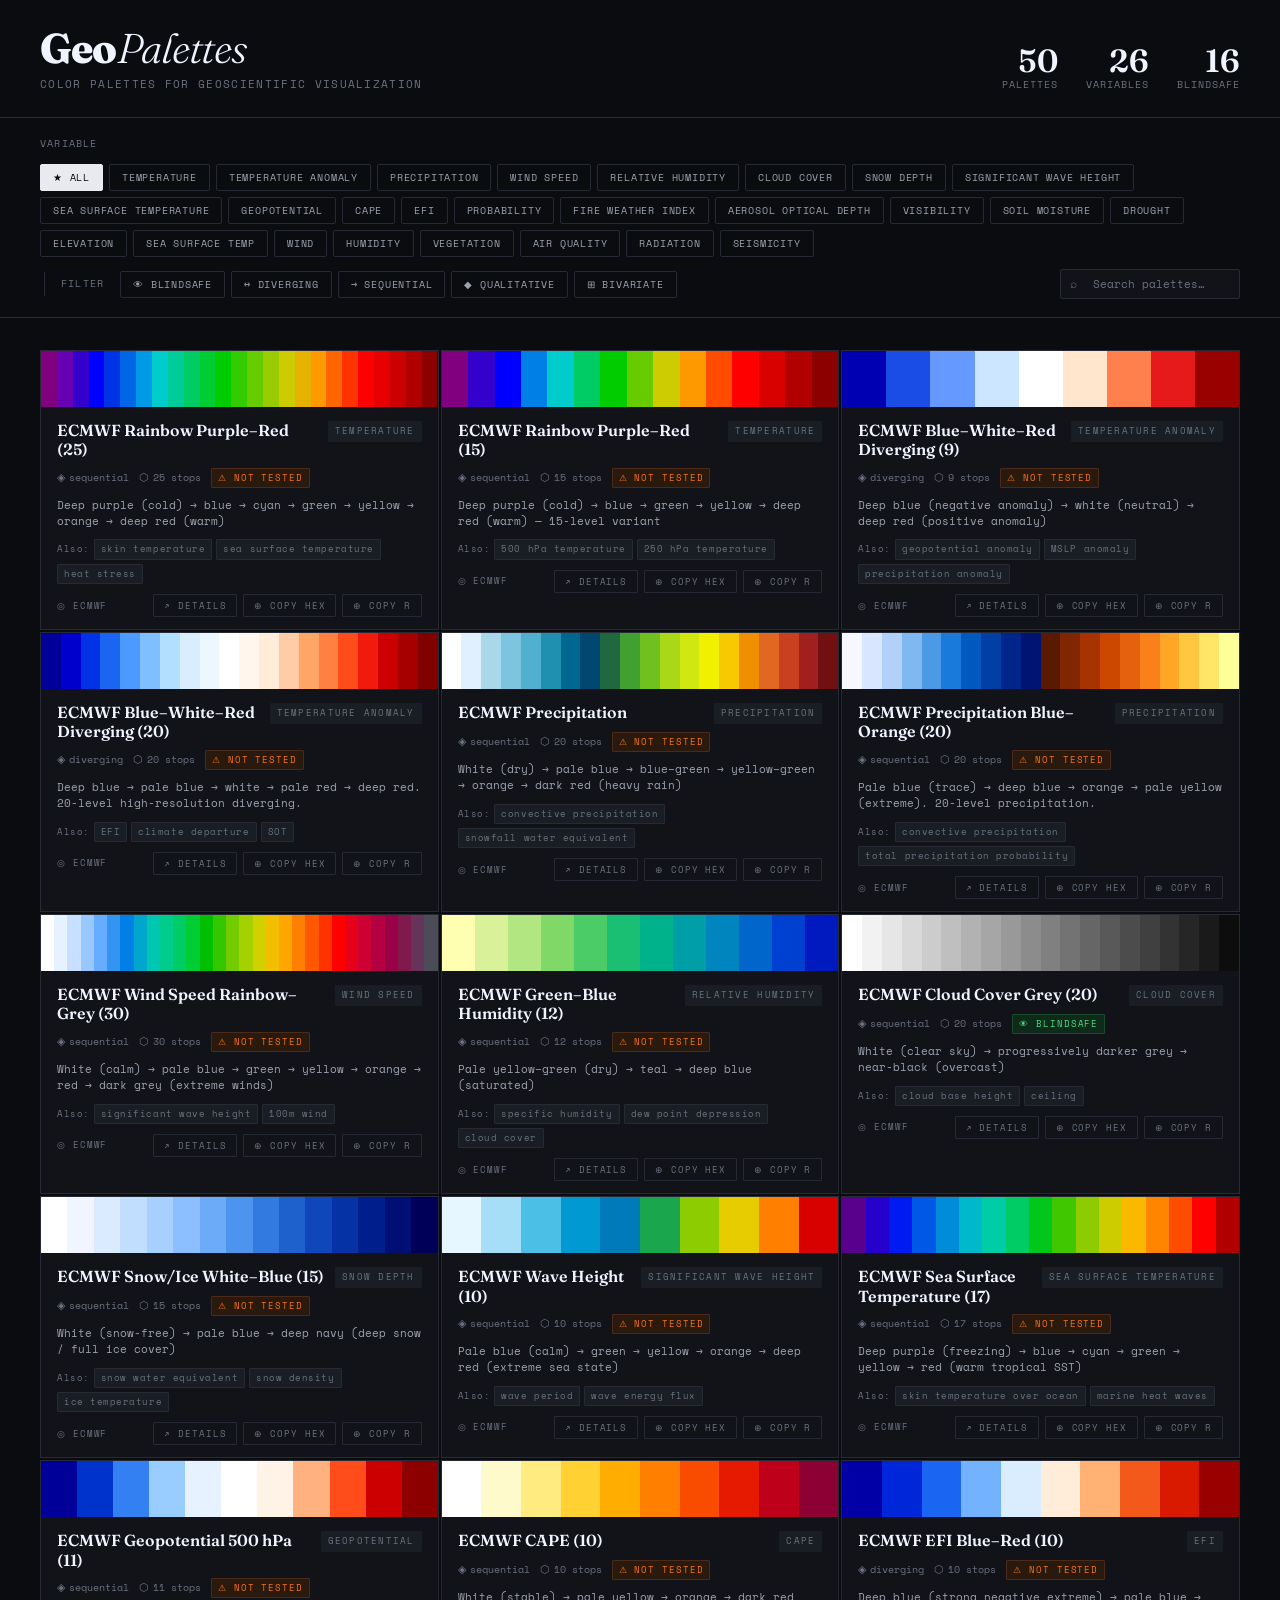
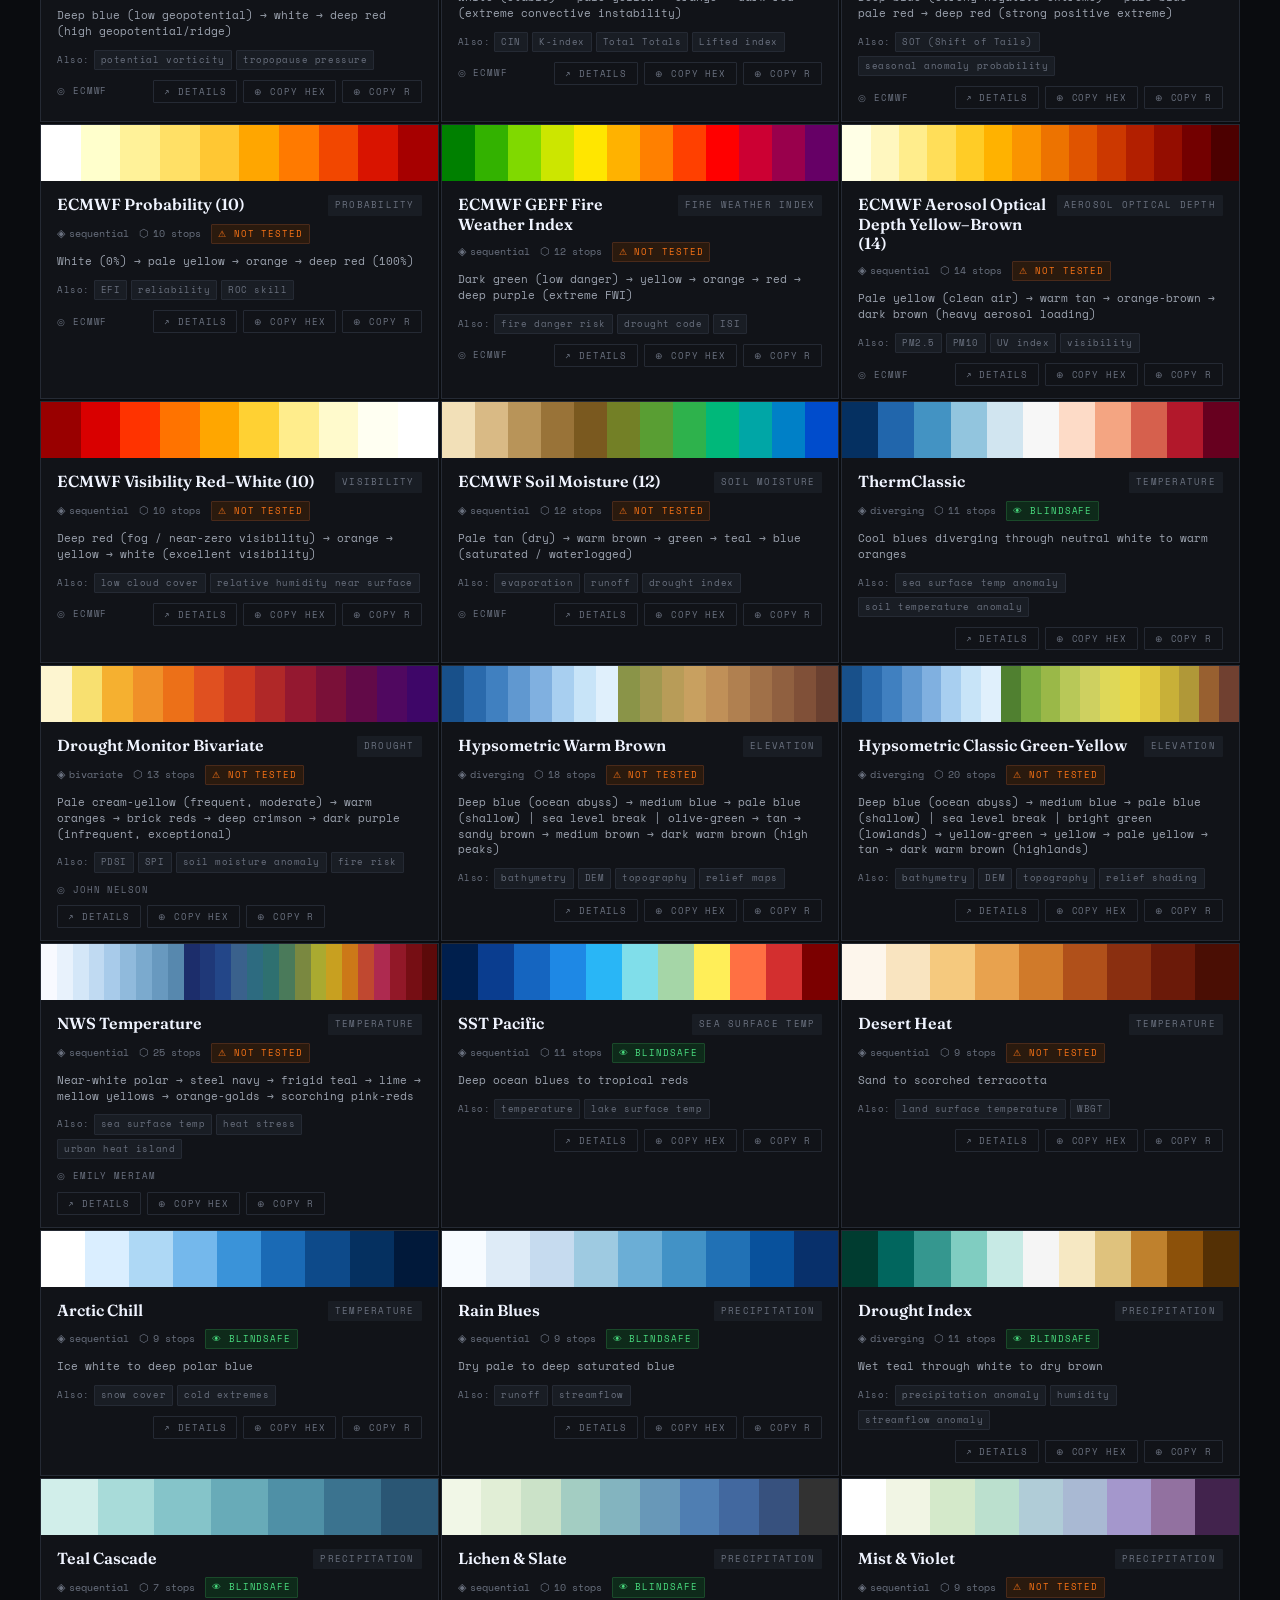
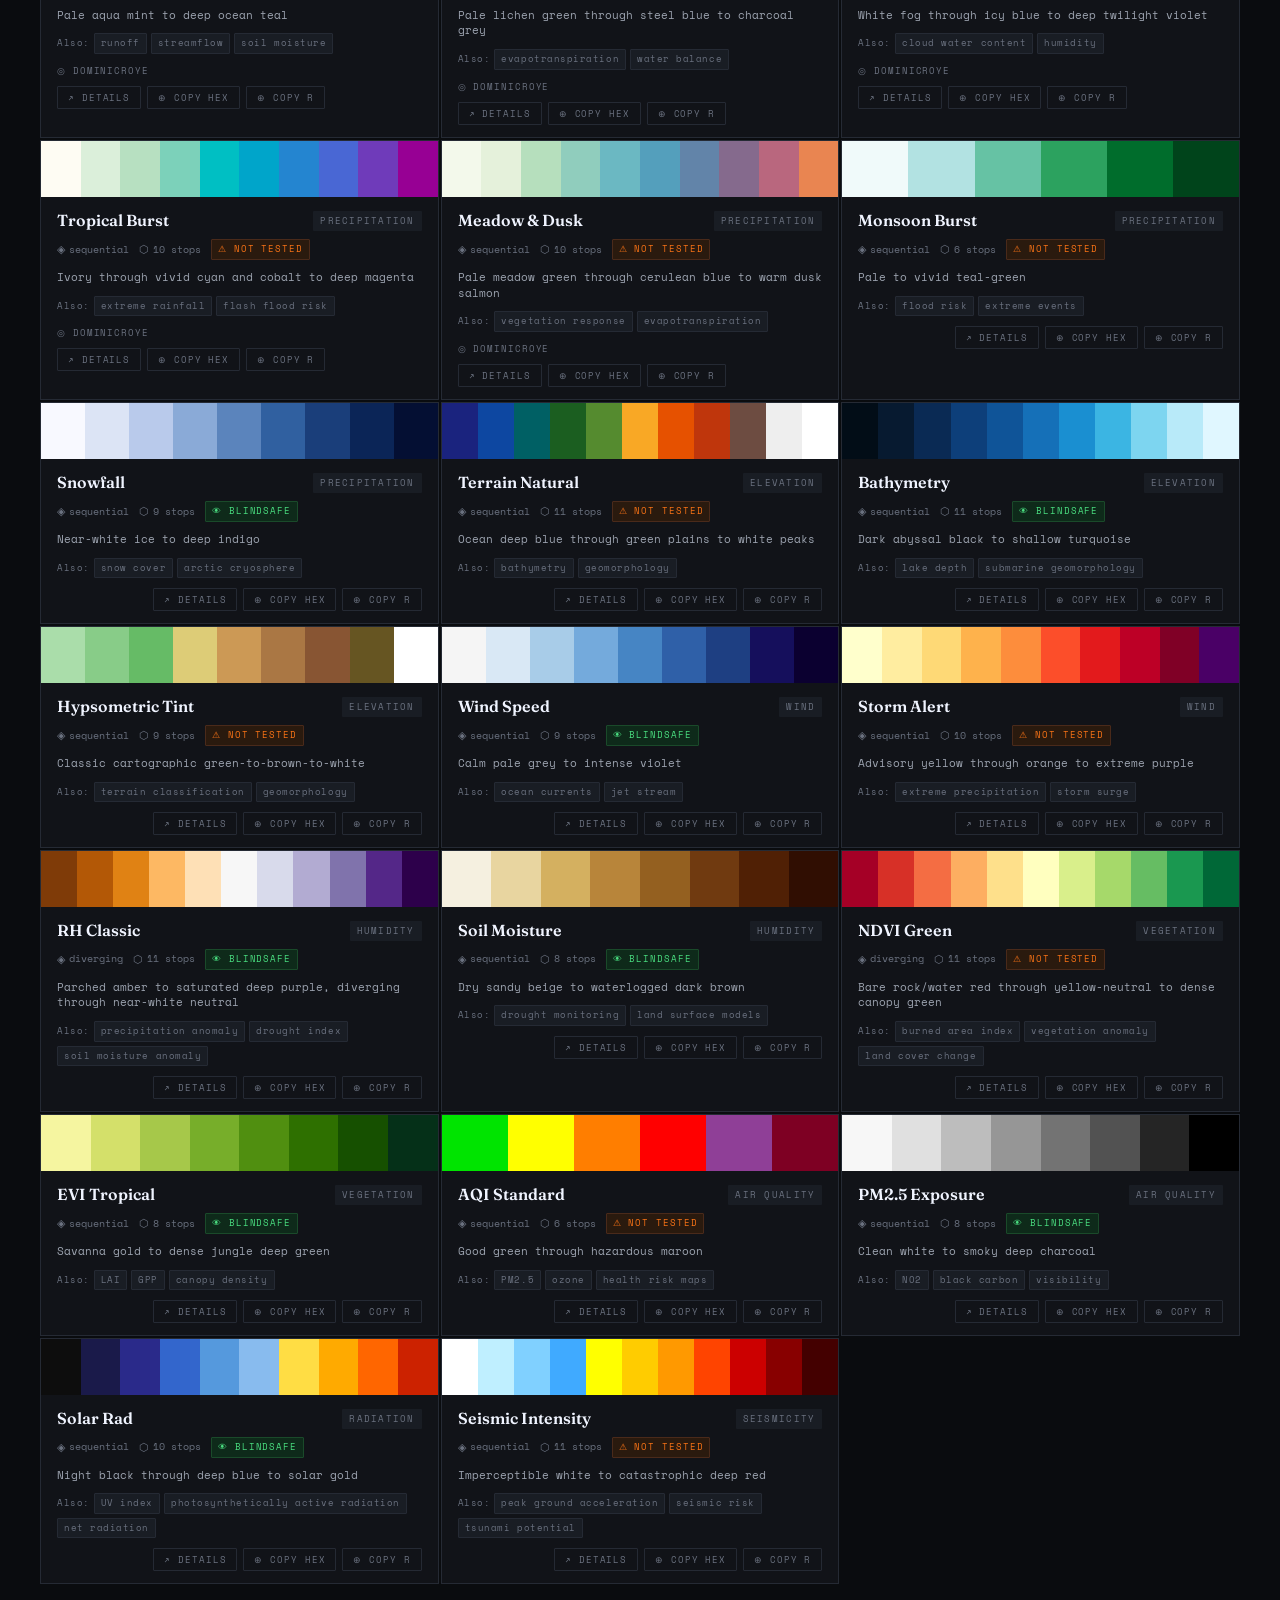
==== app/index.html @ e13fd8fe "clean up" ====
<!DOCTYPE html>
<html lang="en">
<head>
<meta charset="UTF-8">
<meta name="viewport" content="width=device-width, initial-scale=1.0">
<title>GeoPalettes — Color Palettes for Geosciences</title>
<link href="https://fonts.googleapis.com/css2?family=Space+Mono:ital,wght@0,400;0,700;1,400&family=Fraunces:ital,opsz,wght@0,9..144,300;0,9..144,600;0,9..144,800;1,9..144,300&display=swap" rel="stylesheet">
<link rel="stylesheet" href="styles.css">
</head>
<body>

<header>
  <div class="logo-block">
    <h1>Geo<span>Palettes</span></h1>
    <p>Color palettes for geoscientific visualization</p>
  </div>
  <div class="header-stats">
    <div class="stat">
      <div class="stat-num" id="stat-palettes">0</div>
      <div class="stat-label">Palettes</div>
    </div>
    <div class="stat">
      <div class="stat-num" id="stat-vars">0</div>
      <div class="stat-label">Variables</div>
    </div>
    <div class="stat">
      <div class="stat-num" id="stat-safe">0</div>
      <div class="stat-label">Blindsafe</div>
    </div>
  </div>
</header>

<div class="controls">
  <label>Variable</label>
  <div class="filter-group" id="var-chips"></div>
  <div class="sep"></div>
  <label>Filter</label>
  <div class="filter-group">
    <button class="chip" data-filter="blindsafe" onclick="toggleFilter(this)">👁 Blindsafe</button>
    <button class="chip" data-filter="diverging" onclick="toggleFilter(this)">↔ Diverging</button>
    <button class="chip" data-filter="sequential" onclick="toggleFilter(this)">→ Sequential</button>
    <button class="chip" data-filter="qualitative" onclick="toggleFilter(this)">◆ Qualitative</button>
    <button class="chip" data-filter="bivariate" onclick="toggleFilter(this)">⊞ Bivariate</button>
  </div>
  <div class="search-wrap">
    <span class="search-icon">⌕</span>
    <input type="text" id="search" placeholder="Search palettes…" oninput="applyFilters()">
  </div>
</div>

<div class="grid" id="grid">
  <div class="empty" id="empty">
    <div style="font-size:2rem">◌</div>
    <p>No palettes match the current filters.</p>
  </div>
</div>

<!-- MODAL -->
<div class="modal-overlay" id="modal" onclick="closeModal(event)">
  <div class="modal" id="modal-content">
    <div class="modal-swatch" id="modal-swatch"></div>
    <div class="modal-body">
      <button class="modal-close" onclick="closeModal()">✕ Close</button>
      <div class="modal-title" id="modal-name"></div>
      <div class="modal-subtitle" id="modal-sub"></div>
      <div class="modal-grid" id="modal-meta"></div>
      <div style="font-size:10px;color:var(--text-dim);text-transform:uppercase;letter-spacing:.12em;margin-bottom:10px">Hex Codes <span style="font-size:9px">(click to copy)</span></div>
      <div class="hex-list" id="modal-hexes"></div>
      <div class="code-tabs">
        <button class="code-tab active" onclick="switchTab('r',this)">R</button>
        <button class="code-tab" onclick="switchTab('python',this)">Python</button>
        <button class="code-tab" onclick="switchTab('css',this)">CSS</button>
      </div>
      <div class="code-block active" id="code-r"></div>
      <div class="code-block" id="code-python"></div>
      <div class="code-block" id="code-css"></div>
    </div>
  </div>
</div>

<footer>
  <p>GeoPalettes · Open collection of color palettes for geosciences · <a href="https://github.com/dominicroye/color-for-geoscience" target="_blank">github.com/dominicroye/color-for-geoscience</a></p>
  <p>Contributions welcome · CC BY 4.0</p>
</footer>

<script src="app.js"></script>
</body>
</html>
---- app/styles.css ----
:root {
    --bg: #0a0c0f;
    --surface: #111318;
    --surface2: #191d24;
    --border: #252a34;
    --text: #e8eaf0;
    --text-dim: #6b7280;
    --text-mid: #9ca3af;
    --accent: #f0f4ff;
    --mono: 'Space Mono', monospace;
    --serif: 'Fraunces', Georgia, serif;
  }

  * { box-sizing: border-box; margin: 0; padding: 0; }

  body {
    background: var(--bg);
    color: var(--text);
    font-family: var(--mono);
    font-size: 13px;
    line-height: 1.6;
    min-height: 100vh;
  }

  /* ── HEADER ── */
  header {
    border-bottom: 1px solid var(--border);
    padding: 28px 40px 24px;
    display: flex;
    align-items: flex-end;
    justify-content: space-between;
    gap: 20px;
    flex-wrap: wrap;
  }

  .logo-block h1 {
    font-family: var(--serif);
    font-size: 2.6rem;
    font-weight: 800;
    letter-spacing: -0.02em;
    line-height: 1;
    color: var(--accent);
  }

  .logo-block h1 span {
    font-style: italic;
    font-weight: 300;
  }

  .logo-block p {
    margin-top: 6px;
    color: var(--text-dim);
    font-size: 11px;
    letter-spacing: 0.12em;
    text-transform: uppercase;
  }

  .header-stats {
    display: flex;
    gap: 28px;
    align-items: flex-end;
  }

  .stat {
    text-align: right;
  }

  .stat-num {
    font-family: var(--serif);
    font-size: 2rem;
    font-weight: 600;
    color: var(--accent);
    line-height: 1;
  }

  .stat-label {
    font-size: 10px;
    color: var(--text-dim);
    text-transform: uppercase;
    letter-spacing: 0.1em;
  }

  /* ── CONTROLS ── */
  .controls {
    padding: 18px 40px;
    border-bottom: 1px solid var(--border);
    display: flex;
    gap: 12px;
    align-items: center;
    flex-wrap: wrap;
  }

  .controls label {
    font-size: 10px;
    color: var(--text-dim);
    text-transform: uppercase;
    letter-spacing: 0.12em;
    margin-right: 4px;
  }

  .filter-group {
    display: flex;
    gap: 6px;
    flex-wrap: wrap;
    align-items: center;
  }

  .chip {
    padding: 5px 12px;
    border: 1px solid var(--border);
    border-radius: 2px;
    background: transparent;
    color: var(--text-mid);
    font-family: var(--mono);
    font-size: 10px;
    letter-spacing: 0.08em;
    text-transform: uppercase;
    cursor: pointer;
    transition: all 0.15s;
  }

  .chip:hover { border-color: var(--text-mid); color: var(--text); }

  .chip.active {
    background: var(--text);
    border-color: var(--text);
    color: var(--bg);
  }

  .sep { width: 1px; height: 24px; background: var(--border); margin: 0 4px; }

  .search-wrap {
    position: relative;
    margin-left: auto;
  }

  .search-wrap input {
    background: var(--surface);
    border: 1px solid var(--border);
    color: var(--text);
    font-family: var(--mono);
    font-size: 11px;
    padding: 6px 12px 6px 32px;
    border-radius: 2px;
    width: 180px;
    outline: none;
    transition: border-color 0.15s;
  }

  .search-wrap input:focus { border-color: var(--text-mid); }
  .search-wrap input::placeholder { color: var(--text-dim); }

  .search-icon {
    position: absolute;
    left: 10px;
    top: 50%;
    transform: translateY(-50%);
    color: var(--text-dim);
    pointer-events: none;
    font-size: 12px;
  }

  /* ── GRID ── */
  .grid {
    padding: 32px 40px;
    display: grid;
    grid-template-columns: repeat(auto-fill, minmax(320px, 1fr));
    gap: 2px;
  }

  /* ── CARD ── */
  .card {
    background: var(--surface);
    border: 1px solid var(--border);
    cursor: pointer;
    transition: border-color 0.15s, transform 0.15s;
    overflow: hidden;
    position: relative;
    animation: fadeIn 0.3s ease both;
  }

  .card:hover {
    border-color: #3a3f4a;
    z-index: 2;
  }

  .card.hidden { display: none; }

  @keyframes fadeIn {
    from { opacity: 0; transform: translateY(8px); }
    to   { opacity: 1; transform: translateY(0); }
  }

  .card-swatch {
    height: 56px;
    display: flex;
    width: 100%;
  }

  .swatch-segment {
    flex: 1;
    height: 100%;
    transition: flex 0.2s;
  }

  .card:hover .swatch-segment { flex: 1.4; }

  .card-body {
    padding: 14px 16px 12px;
  }

  .card-header {
    display: flex;
    justify-content: space-between;
    align-items: flex-start;
    margin-bottom: 8px;
    gap: 8px;
  }

  .card-name {
    font-family: var(--serif);
    font-size: 1rem;
    font-weight: 600;
    color: var(--accent);
    line-height: 1.2;
  }

  .card-variable {
    font-size: 9px;
    text-transform: uppercase;
    letter-spacing: 0.14em;
    color: var(--text-dim);
    background: var(--surface2);
    padding: 3px 7px;
    border-radius: 1px;
    white-space: nowrap;
    flex-shrink: 0;
  }

  .card-meta {
    display: flex;
    gap: 10px;
    flex-wrap: wrap;
    margin-bottom: 10px;
  }

  .meta-item {
    font-size: 10px;
    color: var(--text-dim);
    display: flex;
    align-items: center;
    gap: 4px;
  }

  .meta-item .icon { font-size: 11px; }

  .badge-safe {
    font-size: 9px;
    padding: 2px 6px;
    border-radius: 1px;
    background: #0e2a1a;
    color: #4ade80;
    border: 1px solid #1a4a2a;
    text-transform: uppercase;
    letter-spacing: 0.1em;
  }

  .badge-unsafe {
    font-size: 9px;
    padding: 2px 6px;
    border-radius: 1px;
    background: #2a1a0e;
    color: #f97316;
    border: 1px solid #4a2a1a;
    text-transform: uppercase;
    letter-spacing: 0.1em;
  }

  .card-desc {
    font-size: 10.5px;
    color: var(--text-mid);
    line-height: 1.5;
    margin-bottom: 10px;
  }

  .card-actions {
    display: flex;
    gap: 6px;
    flex-wrap: wrap;
  }

  .card-also {
    display: flex;
    align-items: center;
    flex-wrap: wrap;
    gap: 4px;
    margin-bottom: 10px;
    font-size: 9px;
    color: var(--text-dim);
    letter-spacing: 0.06em;
  }

  .also-tag {
    background: var(--surface2);
    border: 1px solid var(--border);
    color: var(--text-dim);
    padding: 2px 6px;
    border-radius: 1px;
    font-size: 9px;
  }

  .card-footer-meta {
    display: flex;
    align-items: center;
    justify-content: space-between;
    gap: 8px;
    flex-wrap: wrap;
  }

  .card-author {
    font-size: 9px;
    color: var(--text-dim);
    text-transform: uppercase;
    letter-spacing: 0.1em;
    white-space: nowrap;
  }

  .btn-action {
    font-family: var(--mono);
    font-size: 9px;
    letter-spacing: 0.1em;
    text-transform: uppercase;
    padding: 4px 10px;
    border: 1px solid var(--border);
    background: transparent;
    color: var(--text-dim);
    cursor: pointer;
    border-radius: 1px;
    transition: all 0.15s;
  }

  .btn-action:hover { border-color: var(--text-mid); color: var(--text); }

  .btn-action.copied { border-color: #4ade80; color: #4ade80; }

  /* ── MODAL ── */
  .modal-overlay {
    display: none;
    position: fixed;
    inset: 0;
    background: rgba(0,0,0,0.7);
    z-index: 100;
    align-items: center;
    justify-content: center;
    padding: 20px;
    backdrop-filter: blur(4px);
  }

  .modal-overlay.open { display: flex; }

  .modal {
    background: var(--surface);
    border: 1px solid var(--border);
    max-width: 680px;
    width: 100%;
    max-height: 90vh;
    overflow-y: auto;
    animation: modalIn 0.2s ease;
  }

  @keyframes modalIn {
    from { opacity: 0; transform: scale(0.97); }
    to   { opacity: 1; transform: scale(1); }
  }

  .modal-swatch {
    height: 80px;
    display: flex;
    width: 100%;
  }

  .modal-swatch .swatch-segment {
    position: relative;
    cursor: pointer;
    height: 100%;
  }

  .modal-swatch .swatch-segment:hover::after {
    content: attr(data-hex);
    position: absolute;
    bottom: 6px;
    left: 50%;
    transform: translateX(-50%);
    background: rgba(0,0,0,0.8);
    color: #fff;
    font-family: var(--mono);
    font-size: 9px;
    padding: 2px 5px;
    border-radius: 2px;
    white-space: nowrap;
    pointer-events: none;
  }

  .modal-body { padding: 24px; }

  .modal-title {
    font-family: var(--serif);
    font-size: 1.8rem;
    font-weight: 700;
    color: var(--accent);
    margin-bottom: 4px;
  }

  .modal-subtitle {
    color: var(--text-dim);
    font-size: 10px;
    text-transform: uppercase;
    letter-spacing: 0.14em;
    margin-bottom: 20px;
  }

  .modal-grid {
    display: grid;
    grid-template-columns: 1fr 1fr;
    gap: 12px;
    margin-bottom: 20px;
  }

  .meta-box {
    background: var(--surface2);
    padding: 12px 14px;
    border: 1px solid var(--border);
  }

  .meta-box-label {
    font-size: 9px;
    text-transform: uppercase;
    letter-spacing: 0.14em;
    color: var(--text-dim);
    margin-bottom: 4px;
  }

  .meta-box-value {
    font-size: 12px;
    color: var(--text);
  }

  .hex-list {
    display: flex;
    flex-wrap: wrap;
    gap: 8px;
    margin-bottom: 20px;
  }

  .hex-chip {
    display: flex;
    align-items: center;
    gap: 6px;
    background: var(--surface2);
    padding: 5px 10px;
    border: 1px solid var(--border);
    cursor: pointer;
    border-radius: 1px;
    transition: border-color 0.15s;
    font-size: 11px;
    color: var(--text-mid);
  }

  .hex-chip:hover { border-color: var(--text-mid); }

  .hex-dot {
    width: 14px;
    height: 14px;
    border-radius: 50%;
    flex-shrink: 0;
  }

  .code-tabs {
    display: flex;
    gap: 0;
    margin-bottom: 0;
  }

  .code-tab {
    padding: 6px 16px;
    font-family: var(--mono);
    font-size: 10px;
    letter-spacing: 0.1em;
    text-transform: uppercase;
    background: var(--surface2);
    border: 1px solid var(--border);
    color: var(--text-dim);
    cursor: pointer;
    transition: all 0.12s;
    border-bottom: none;
  }

  .code-tab.active { background: var(--bg); color: var(--text); }

  .code-block {
    background: var(--bg);
    border: 1px solid var(--border);
    padding: 16px;
    font-size: 11px;
    line-height: 1.8;
    color: #a5b4fc;
    white-space: pre;
    overflow-x: auto;
    display: none;
  }

  .code-block.active { display: block; }

  .code-block .c-comment { color: var(--text-dim); }
  .code-block .c-fn     { color: #f472b6; }
  .code-block .c-str    { color: #86efac; }
  .code-block .c-num    { color: #fbbf24; }

  .modal-close {
    float: right;
    background: none;
    border: 1px solid var(--border);
    color: var(--text-dim);
    font-family: var(--mono);
    font-size: 11px;
    padding: 4px 10px;
    cursor: pointer;
    border-radius: 1px;
    transition: all 0.12s;
    margin-bottom: 16px;
  }

  .modal-close:hover { border-color: var(--text-mid); color: var(--text); }

  /* ── EMPTY STATE ── */
  .empty {
    text-align: center;
    padding: 80px 20px;
    color: var(--text-dim);
    grid-column: 1/-1;
    display: none;
  }

  .empty.show { display: block; }

  .empty p { font-size: 11px; margin-top: 8px; }

  /* ── FOOTER ── */
  footer {
    border-top: 1px solid var(--border);
    padding: 20px 40px;
    display: flex;
    justify-content: space-between;
    align-items: center;
    flex-wrap: wrap;
    gap: 10px;
  }

  footer p { font-size: 10px; color: var(--text-dim); }

  footer a { color: var(--text-mid); text-decoration: none; }
  footer a:hover { color: var(--text); }

  /* ── SCROLLBAR ── */
  ::-webkit-scrollbar { width: 6px; height: 6px; }
  ::-webkit-scrollbar-track { background: var(--bg); }
  ::-webkit-scrollbar-thumb { background: var(--border); border-radius: 3px; }
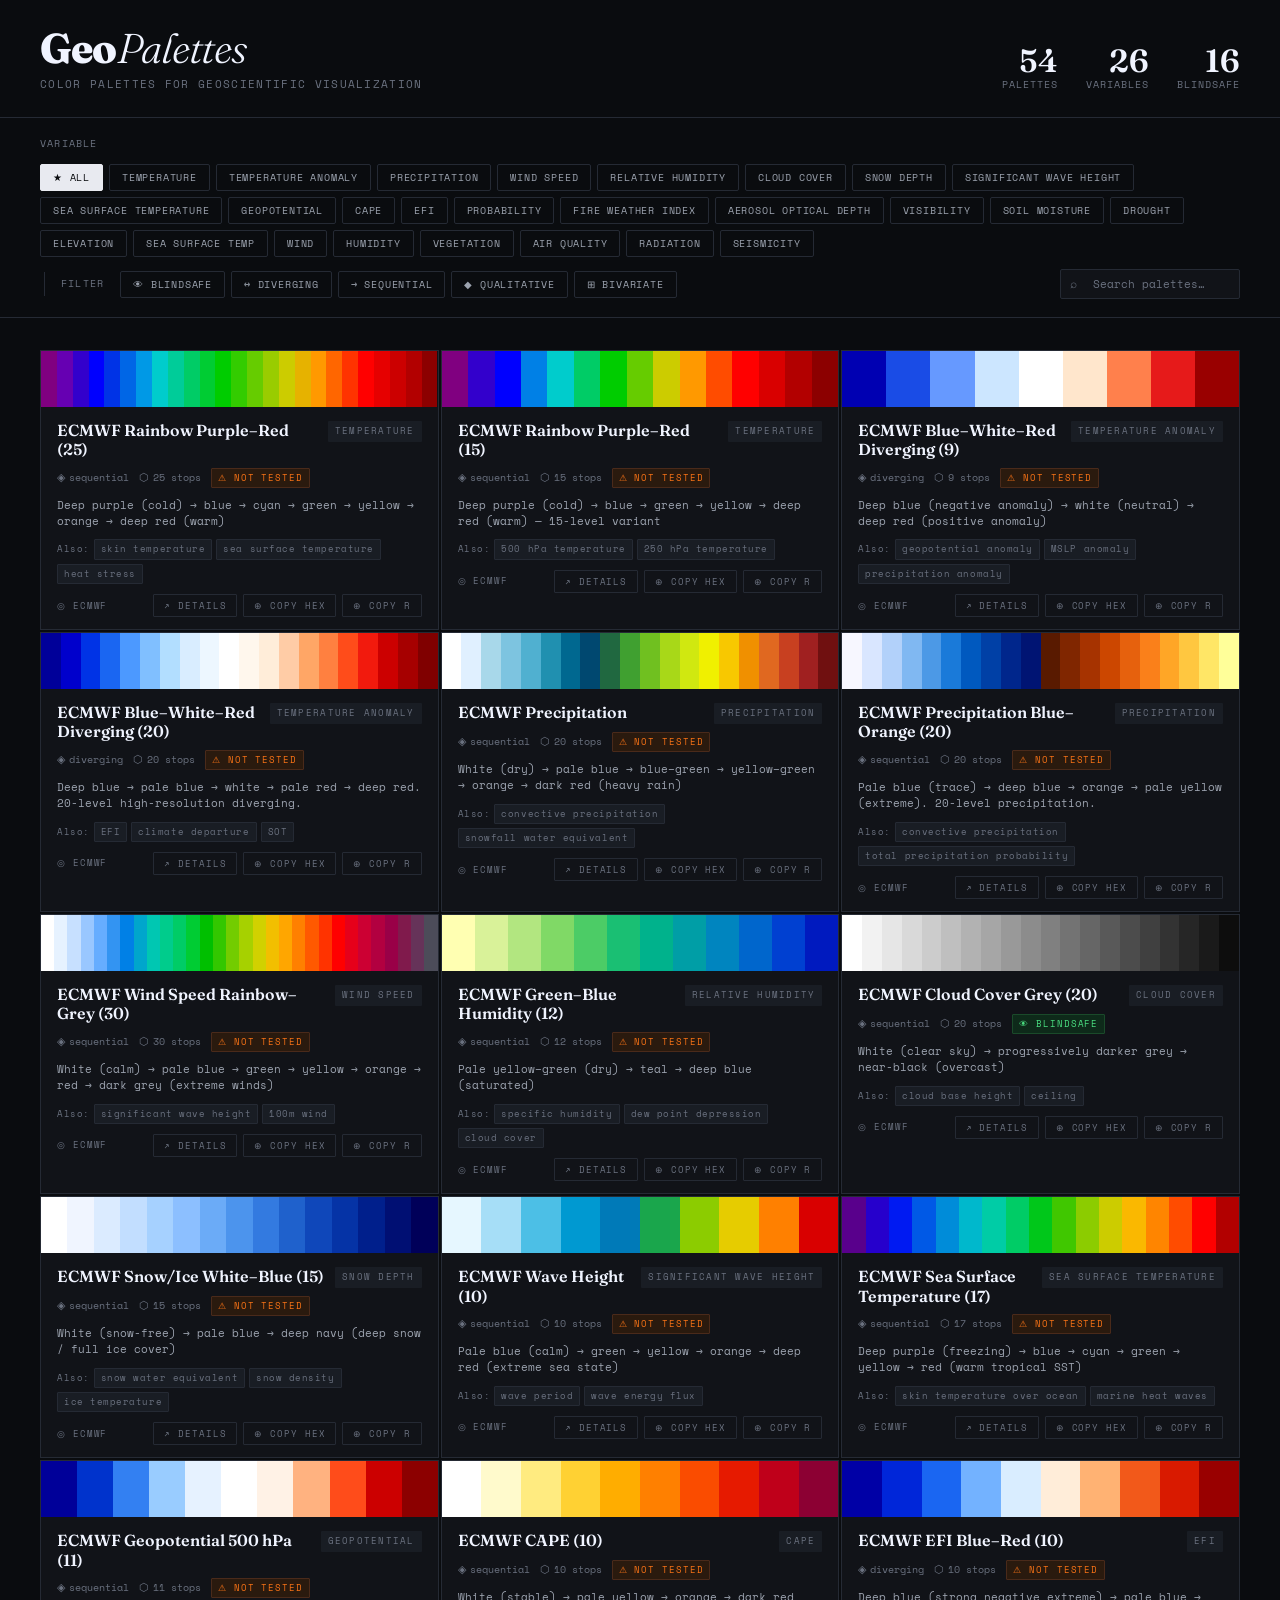
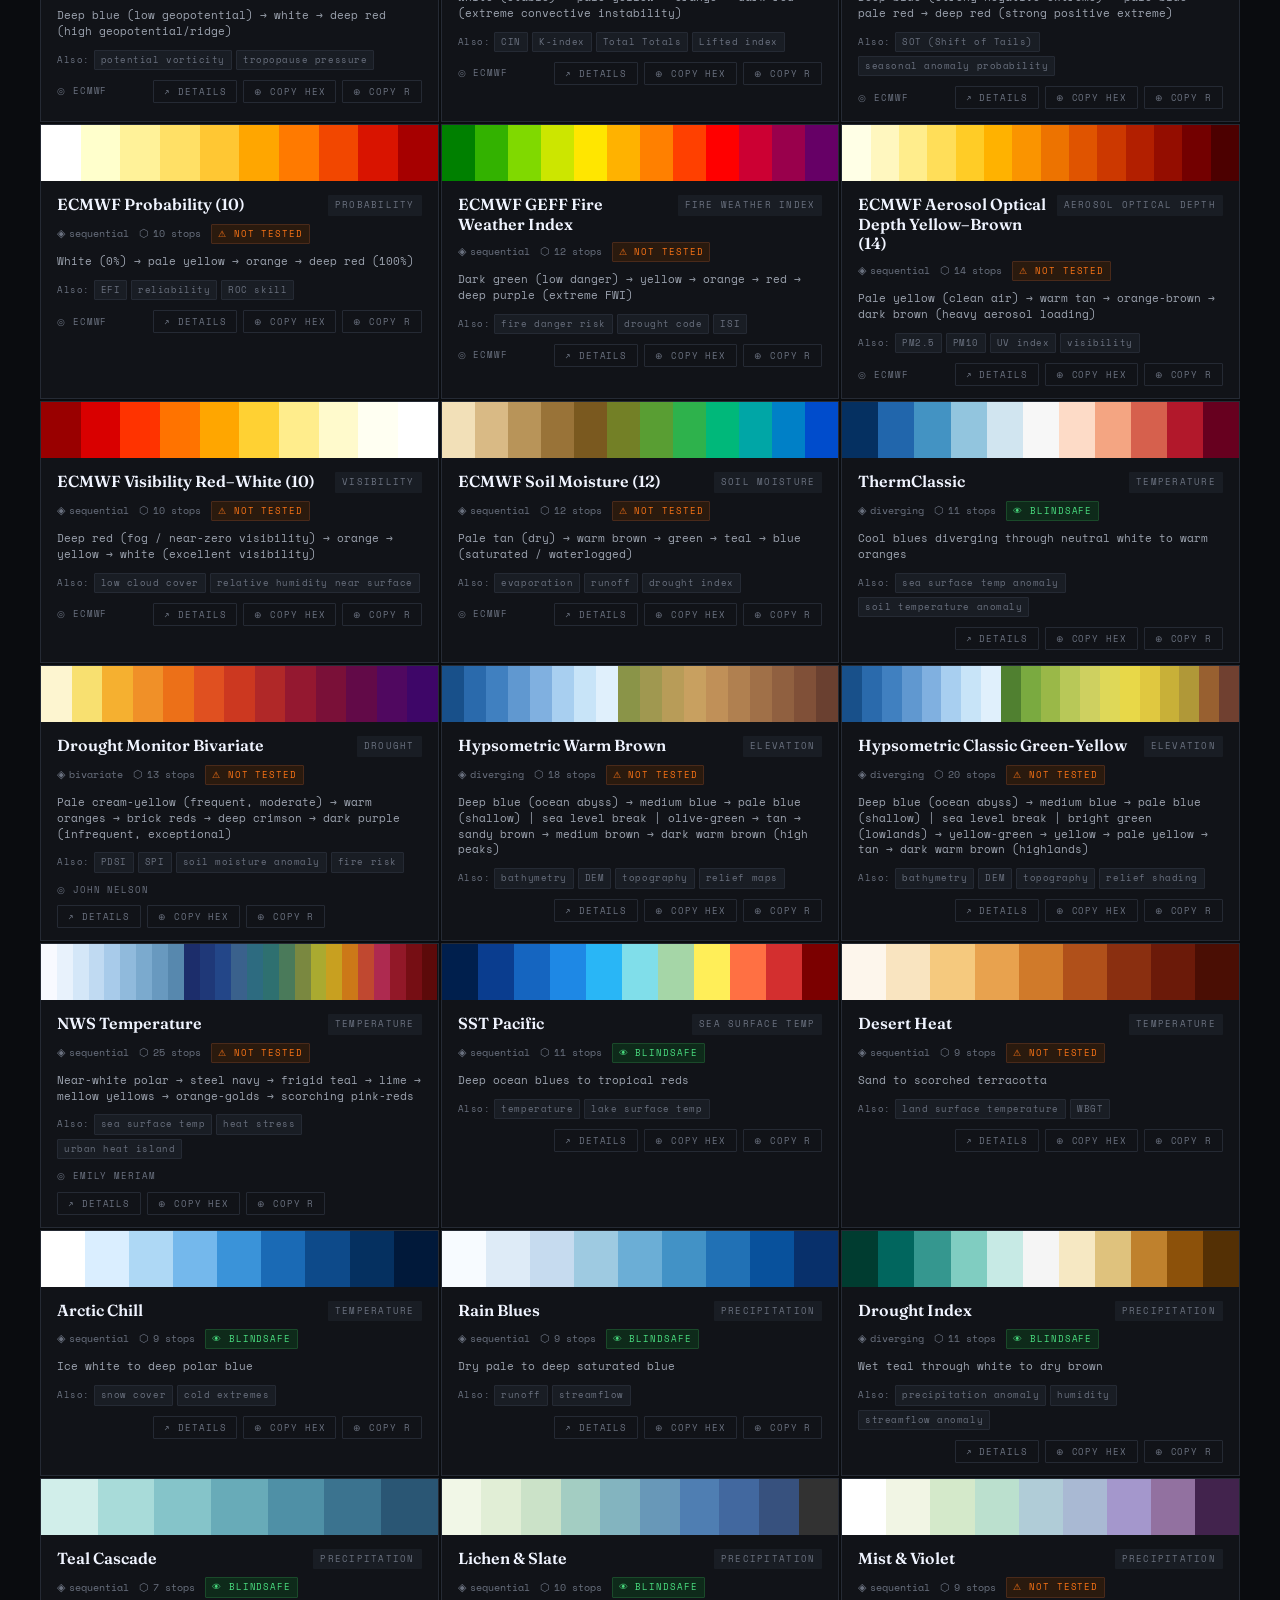
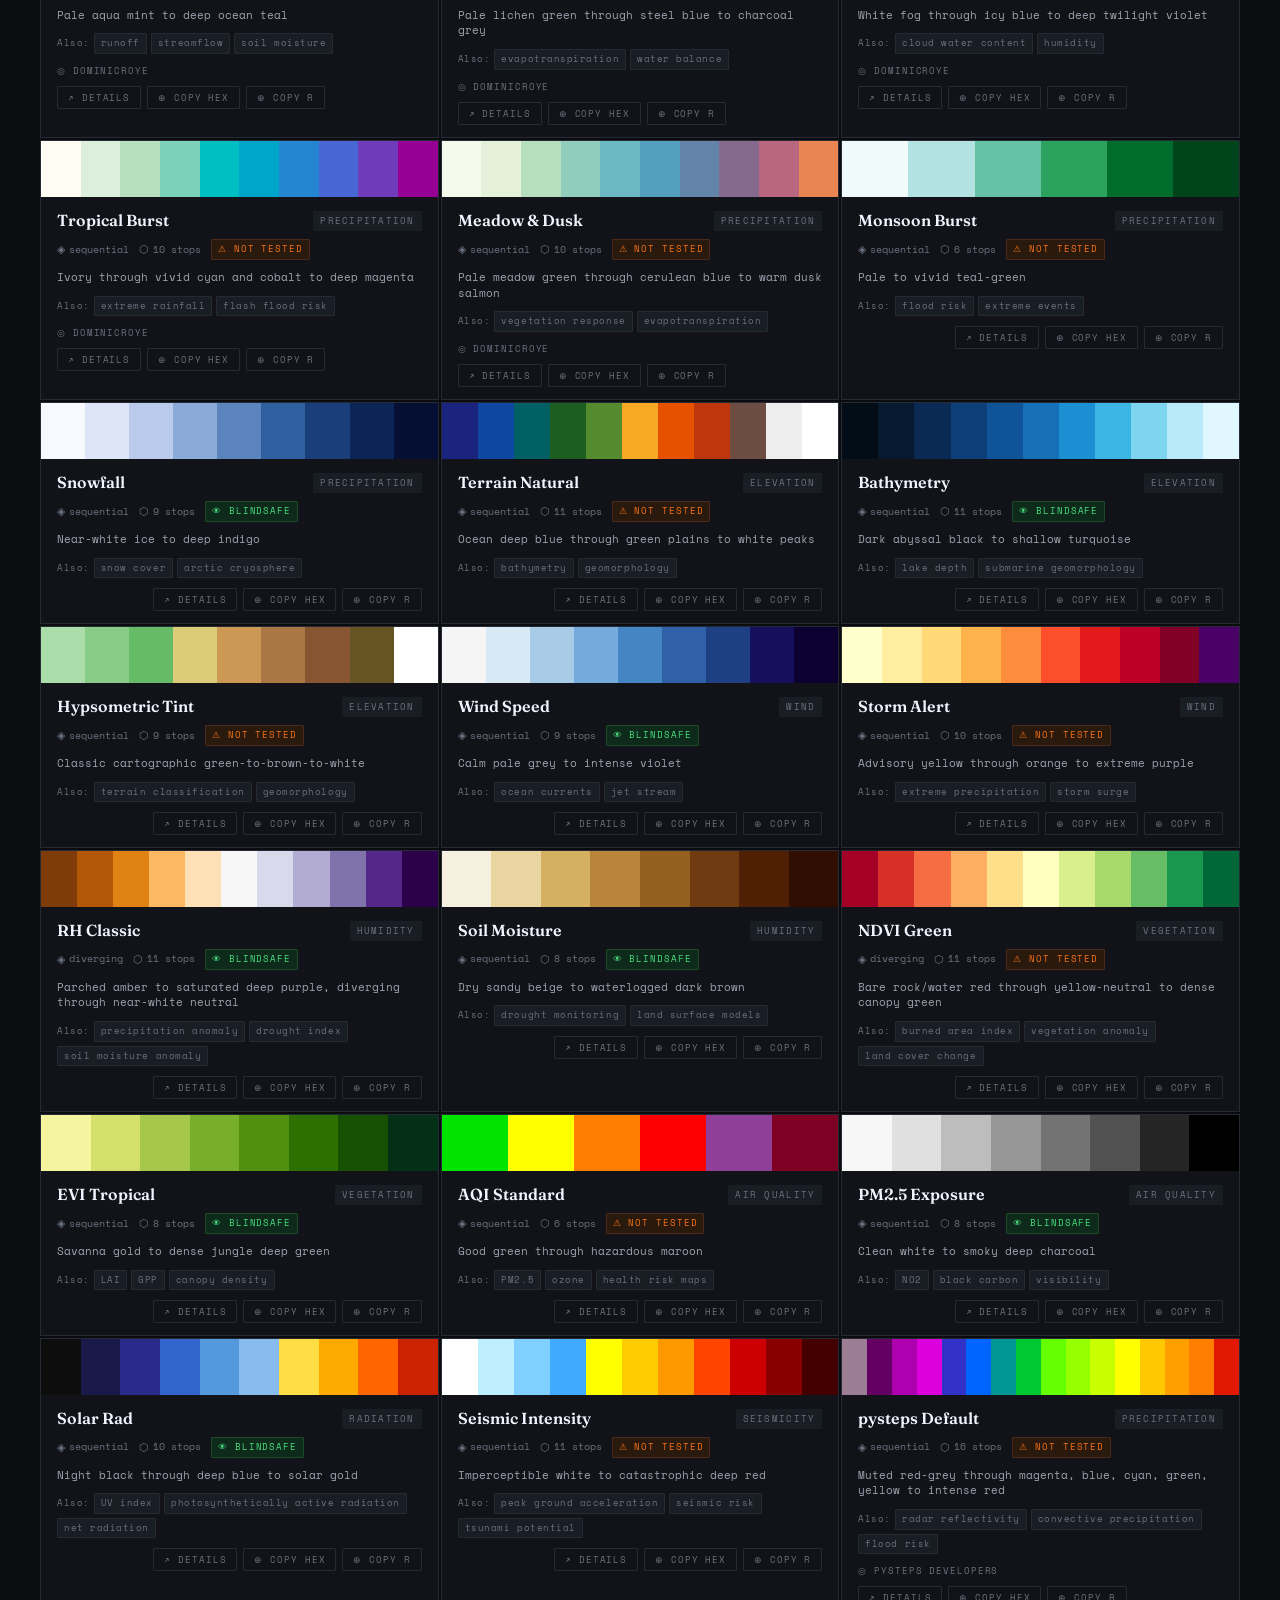
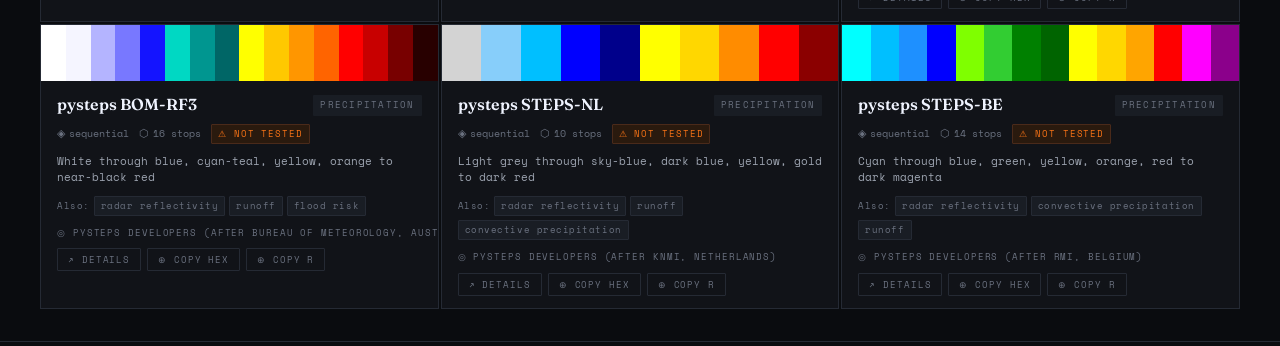
==== commit 6e9417f8: "add qgis style library" ====
--- a/app/index.html
+++ b/app/index.html
@@ -80,7 +80,7 @@
 
 <footer>
   <p>GeoPalettes · Open collection of color palettes for geosciences · <a href="https://github.com/dominicroye/color-for-geoscience" target="_blank">github.com/dominicroye/color-for-geoscience</a></p>
-  <p>Contributions welcome · CC BY 4.0</p>
+  <p><a href="color-for-geoscience.xml" download>Download QGIS style library</a> · Contributions welcome · CC BY 4.0</p>
 </footer>
 
 <script src="app.js"></script>
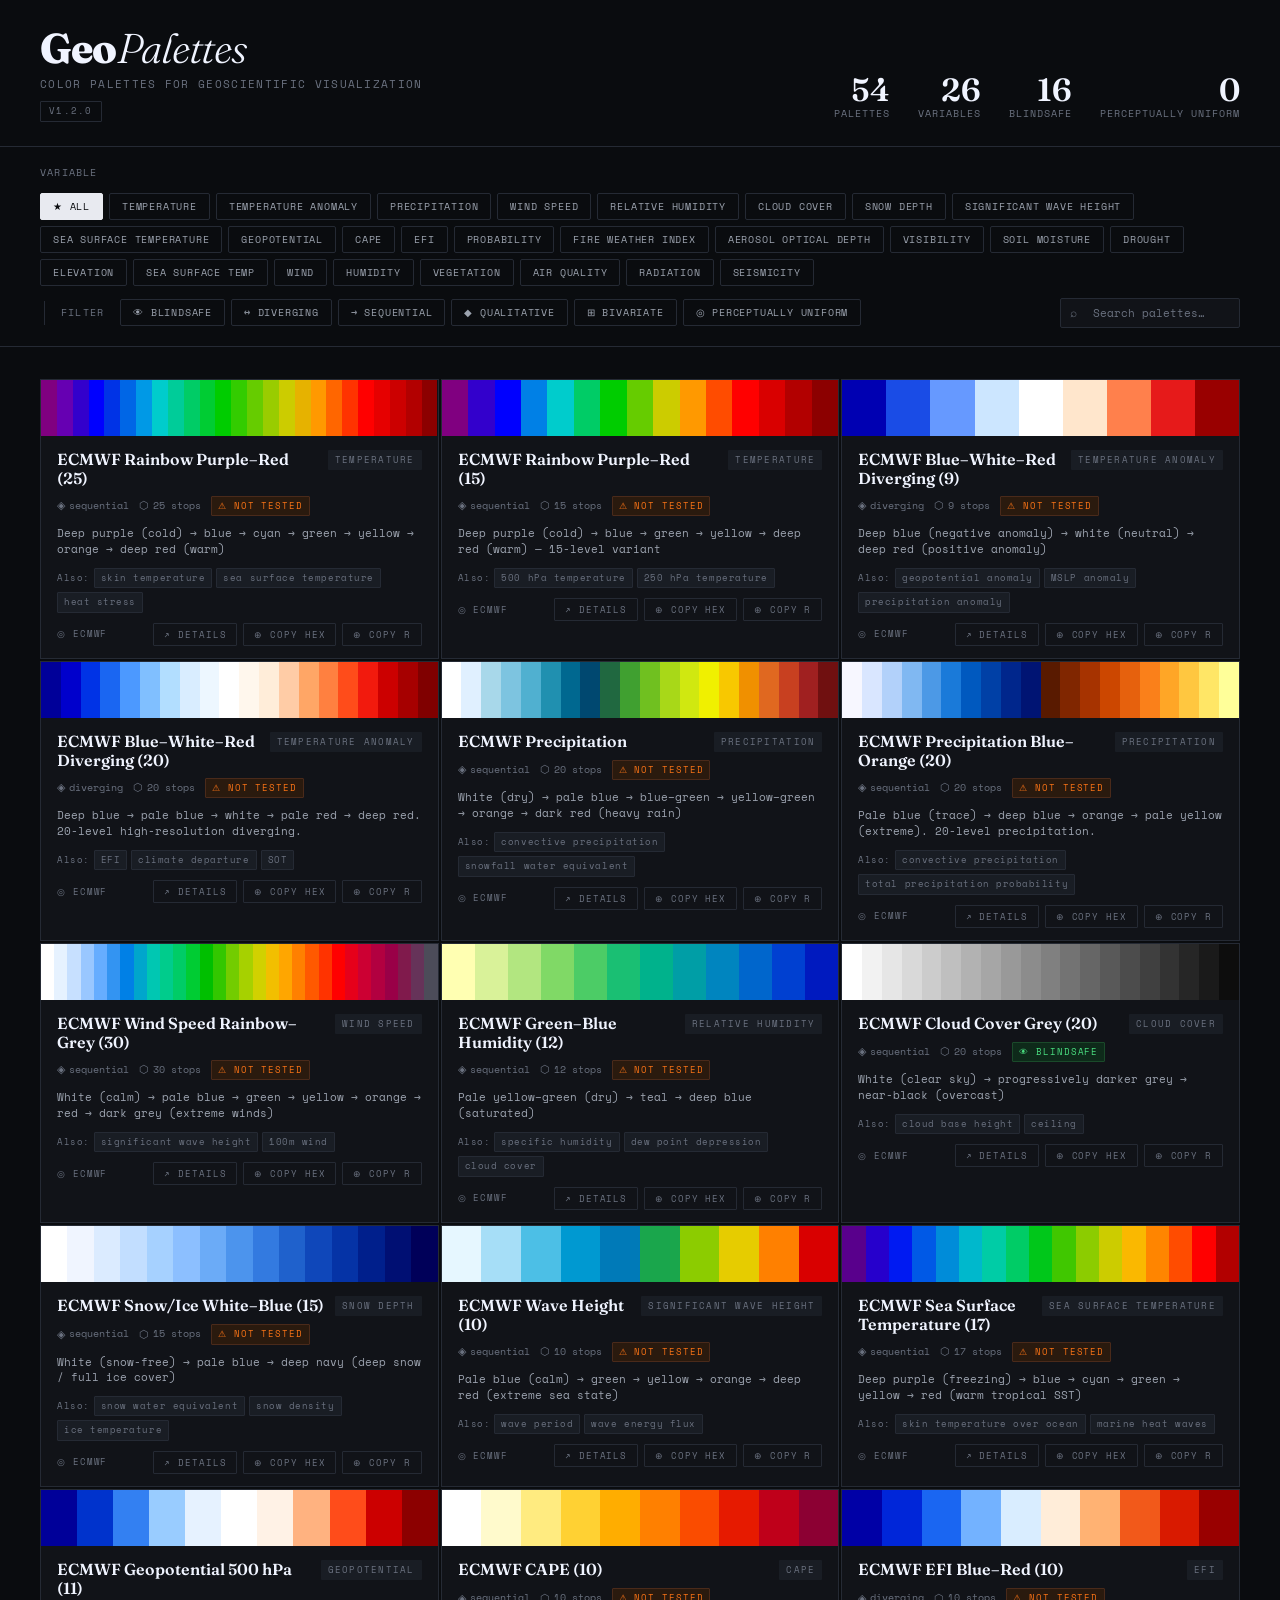
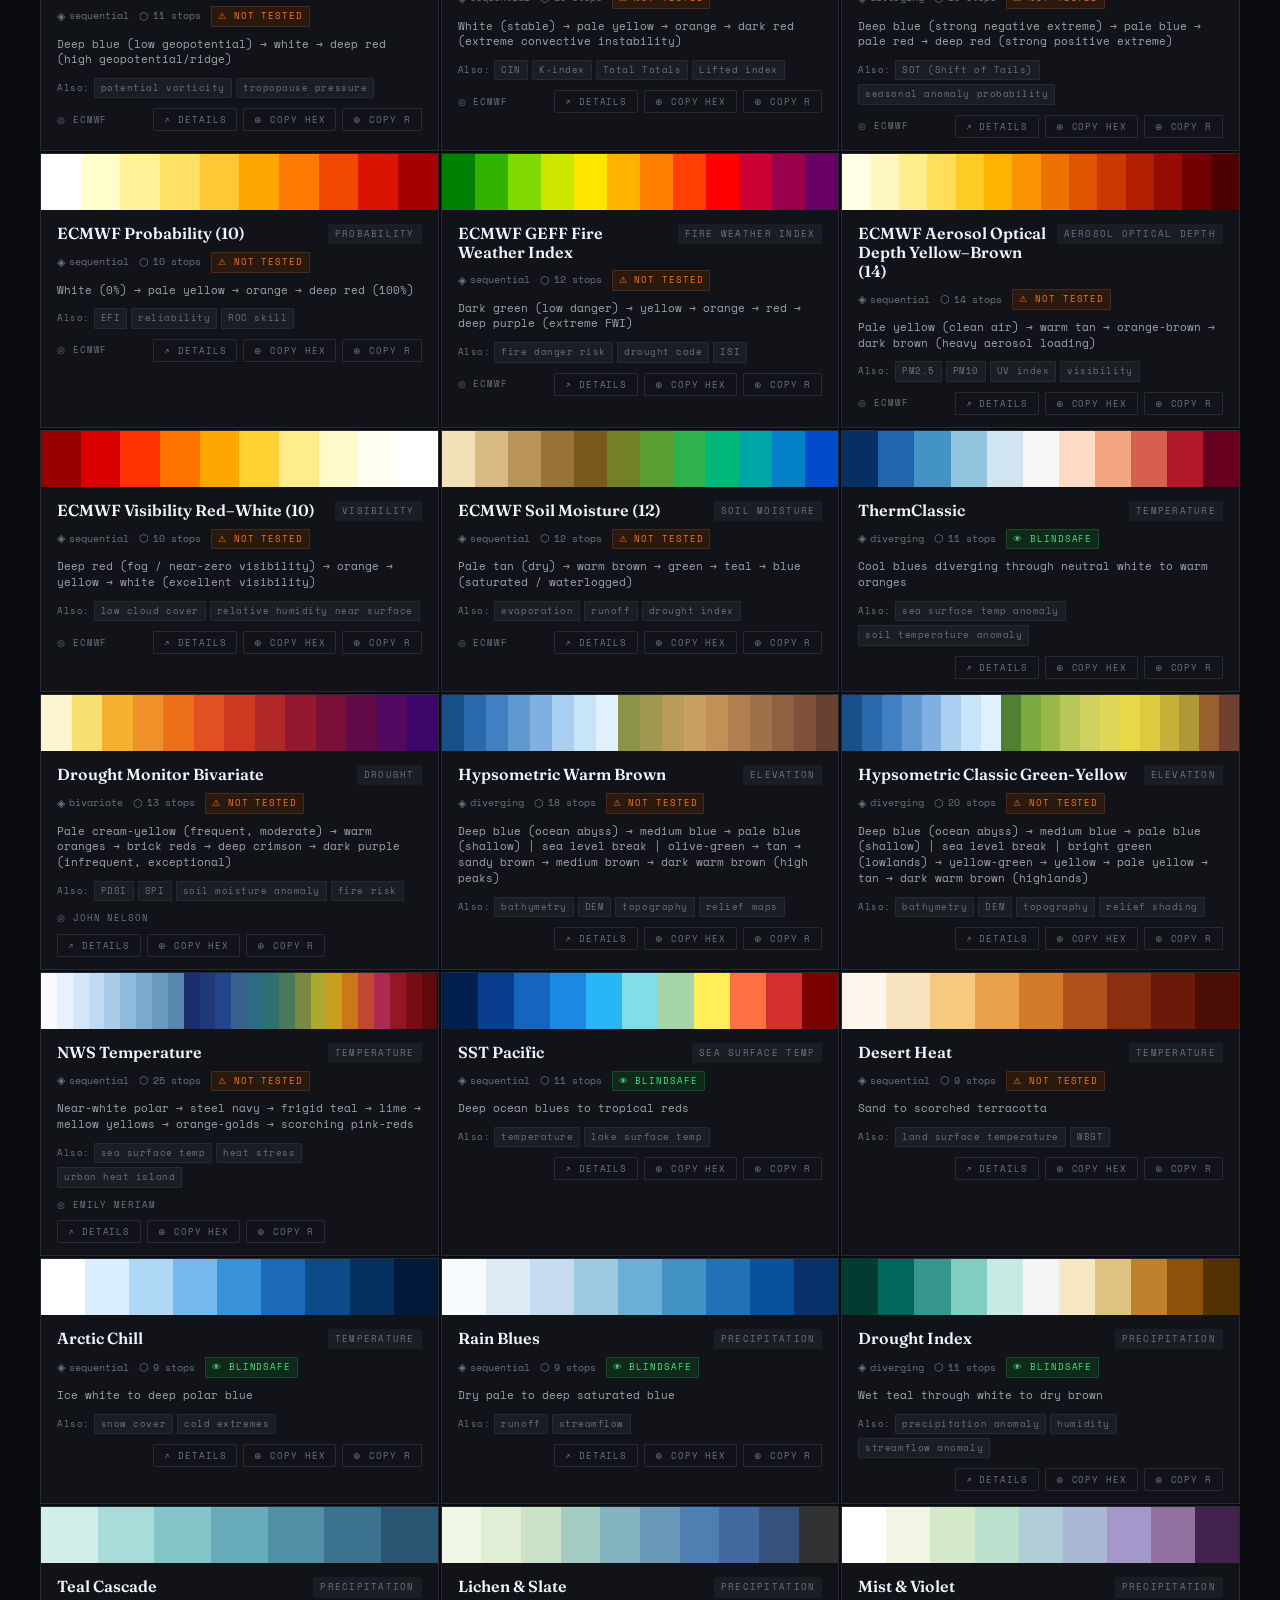
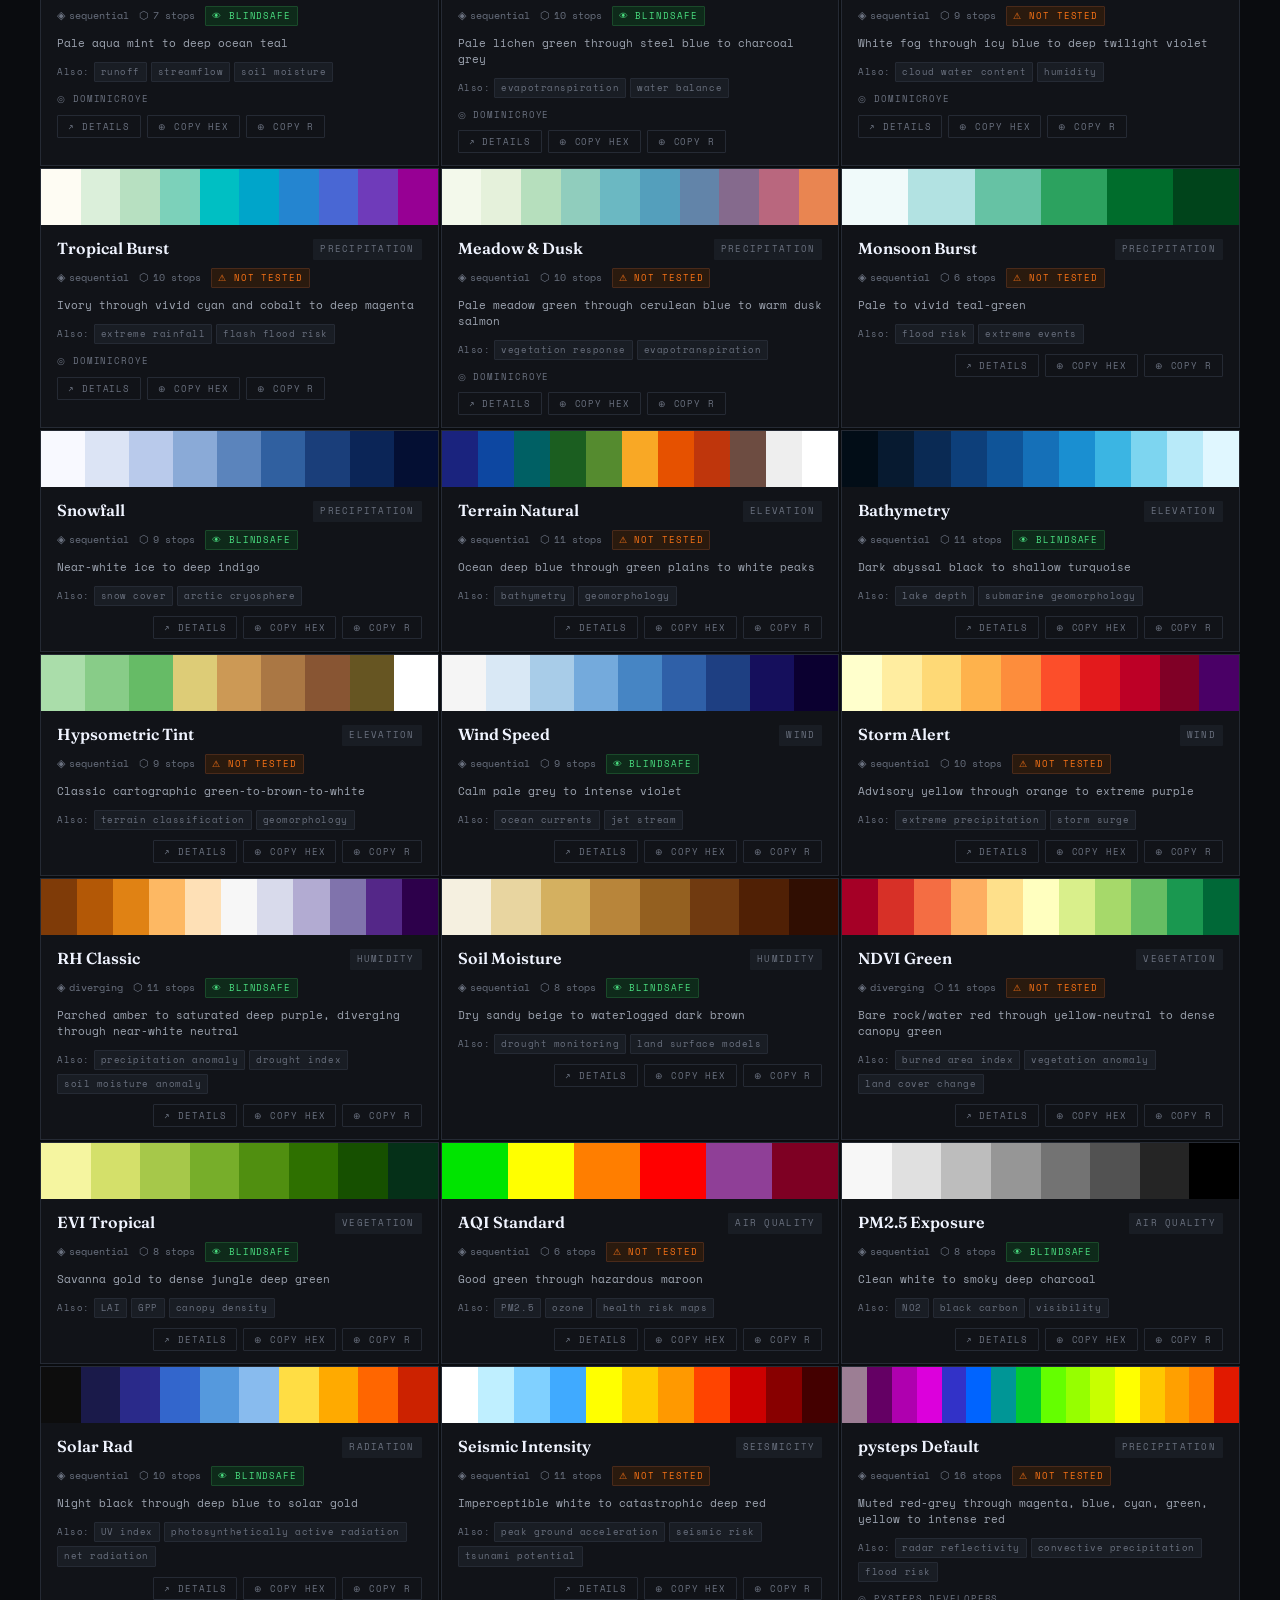
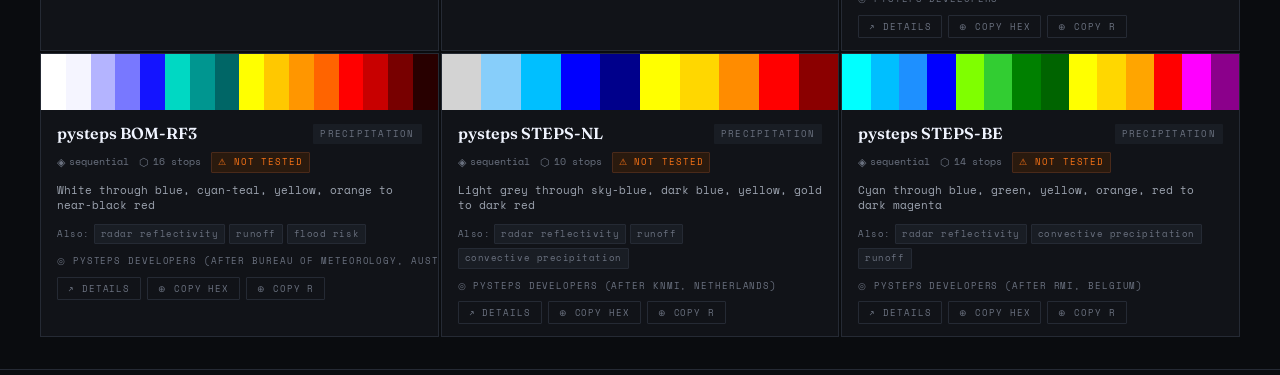
==== commit 219638bd: "New features" ====
--- a/app/index.html
+++ b/app/index.html
@@ -13,6 +13,7 @@
   <div class="logo-block">
     <h1>Geo<span>Palettes</span></h1>
     <p>Color palettes for geoscientific visualization</p>
+    <div class="version-badge">v1.2.0</div>
   </div>
   <div class="header-stats">
     <div class="stat">
@@ -26,6 +27,10 @@
     <div class="stat">
       <div class="stat-num" id="stat-safe">0</div>
       <div class="stat-label">Blindsafe</div>
+    </div>
+    <div class="stat">
+      <div class="stat-num" id="stat-uniform">0</div>
+      <div class="stat-label">Perceptually uniform</div>
     </div>
   </div>
 </header>
@@ -41,6 +46,7 @@
     <button class="chip" data-filter="sequential" onclick="toggleFilter(this)">→ Sequential</button>
     <button class="chip" data-filter="qualitative" onclick="toggleFilter(this)">◆ Qualitative</button>
     <button class="chip" data-filter="bivariate" onclick="toggleFilter(this)">⊞ Bivariate</button>
+    <button class="chip" data-filter="perceptually_uniform" onclick="toggleFilter(this)">◎ Perceptually uniform</button>
   </div>
   <div class="search-wrap">
     <span class="search-icon">⌕</span>
@@ -80,7 +86,7 @@
 
 <footer>
   <p>GeoPalettes · Open collection of color palettes for geosciences · <a href="https://github.com/dominicroye/color-for-geoscience" target="_blank">github.com/dominicroye/color-for-geoscience</a></p>
-  <p><a href="color-for-geoscience.xml" download>Download QGIS style library</a> · Contributions welcome · CC BY 4.0</p>
+  <p>Contributions welcome · CC BY 4.0</p>
 </footer>
 
 <script src="app.js"></script>
--- a/app/styles.css
+++ b/app/styles.css
@@ -55,6 +55,19 @@
     text-transform: uppercase;
   }
 
+  .version-badge {
+    display: inline-block;
+    margin-top: 8px;
+    font-family: var(--mono);
+    font-size: 9px;
+    letter-spacing: 0.14em;
+    text-transform: uppercase;
+    color: var(--text-dim);
+    border: 1px solid var(--border);
+    padding: 2px 8px;
+    border-radius: 1px;
+  }
+
   .header-stats {
     display: flex;
     gap: 28px;
@@ -272,6 +285,17 @@
     background: #2a1a0e;
     color: #f97316;
     border: 1px solid #4a2a1a;
+    text-transform: uppercase;
+    letter-spacing: 0.1em;
+  }
+
+  .badge-uniform {
+    font-size: 9px;
+    padding: 2px 6px;
+    border-radius: 1px;
+    background: #0e1f2a;
+    color: #60c8f0;
+    border: 1px solid #1a3a4a;
     text-transform: uppercase;
     letter-spacing: 0.1em;
   }
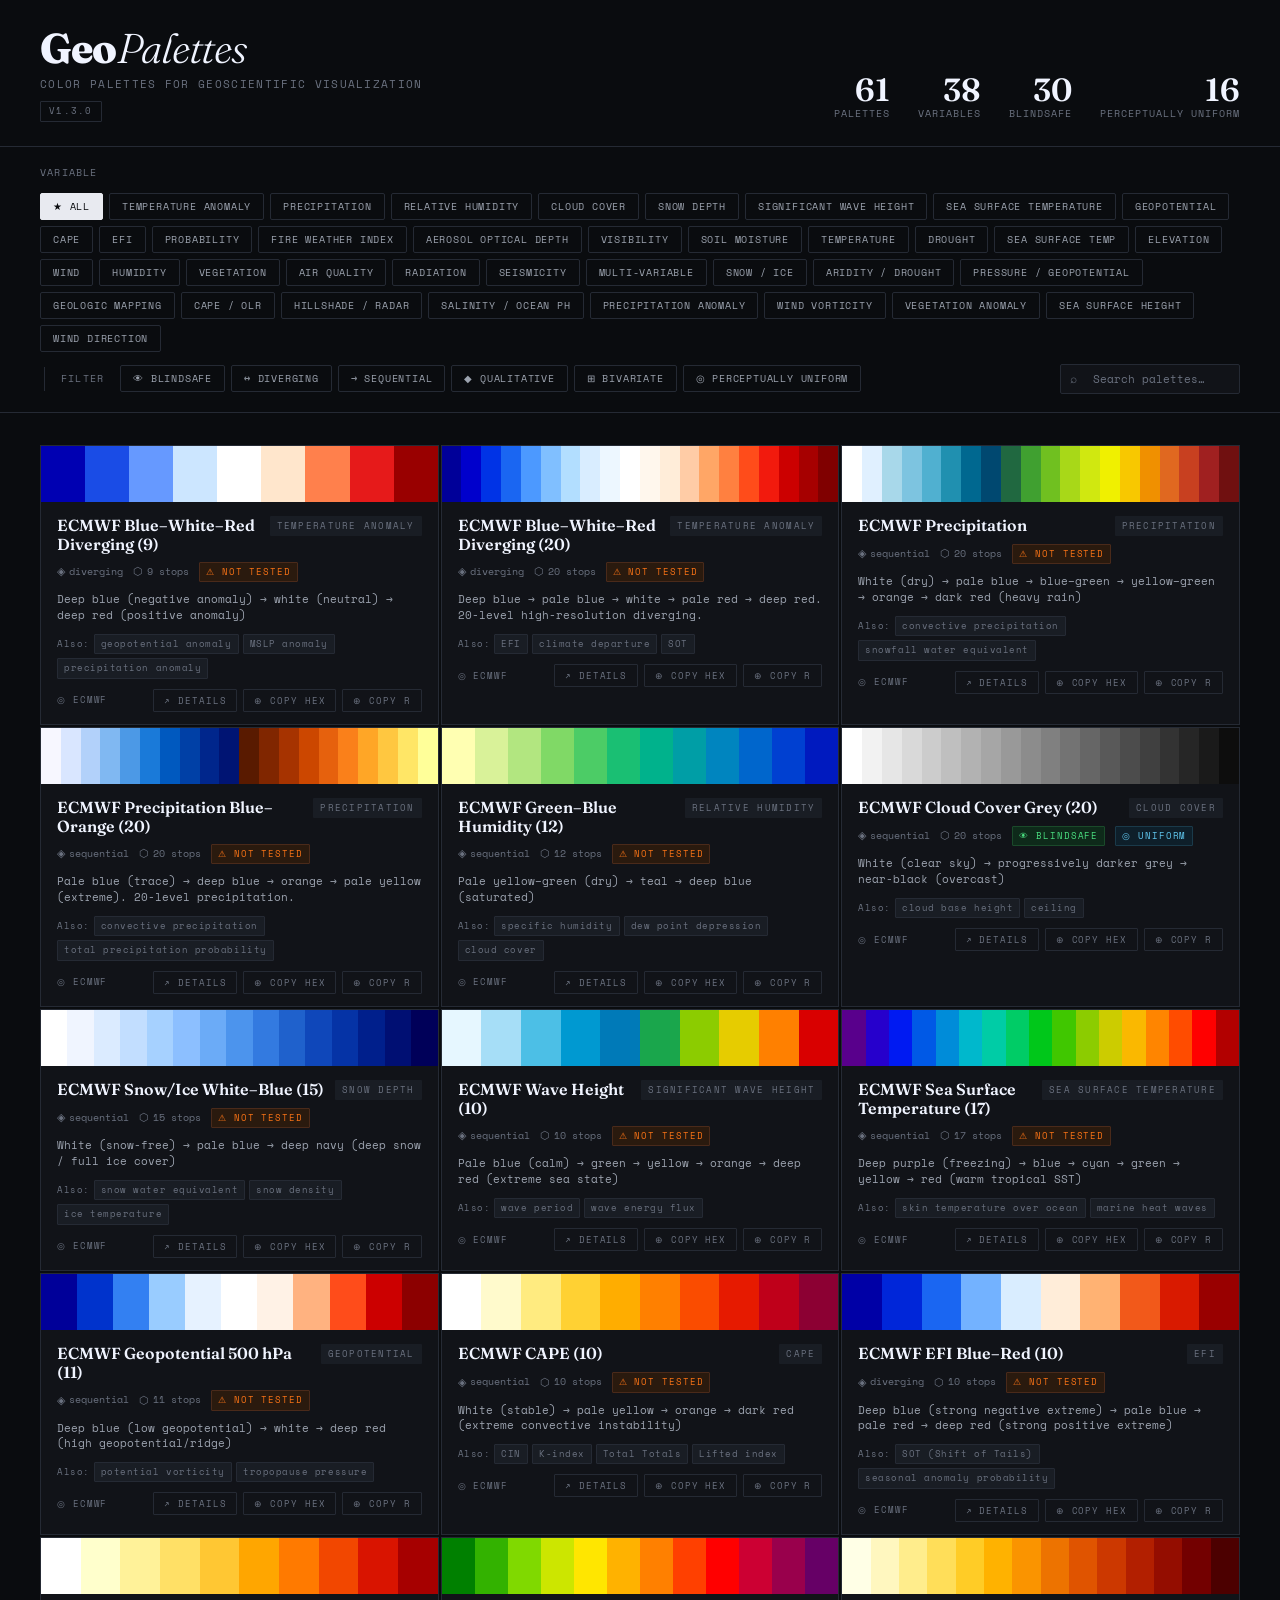
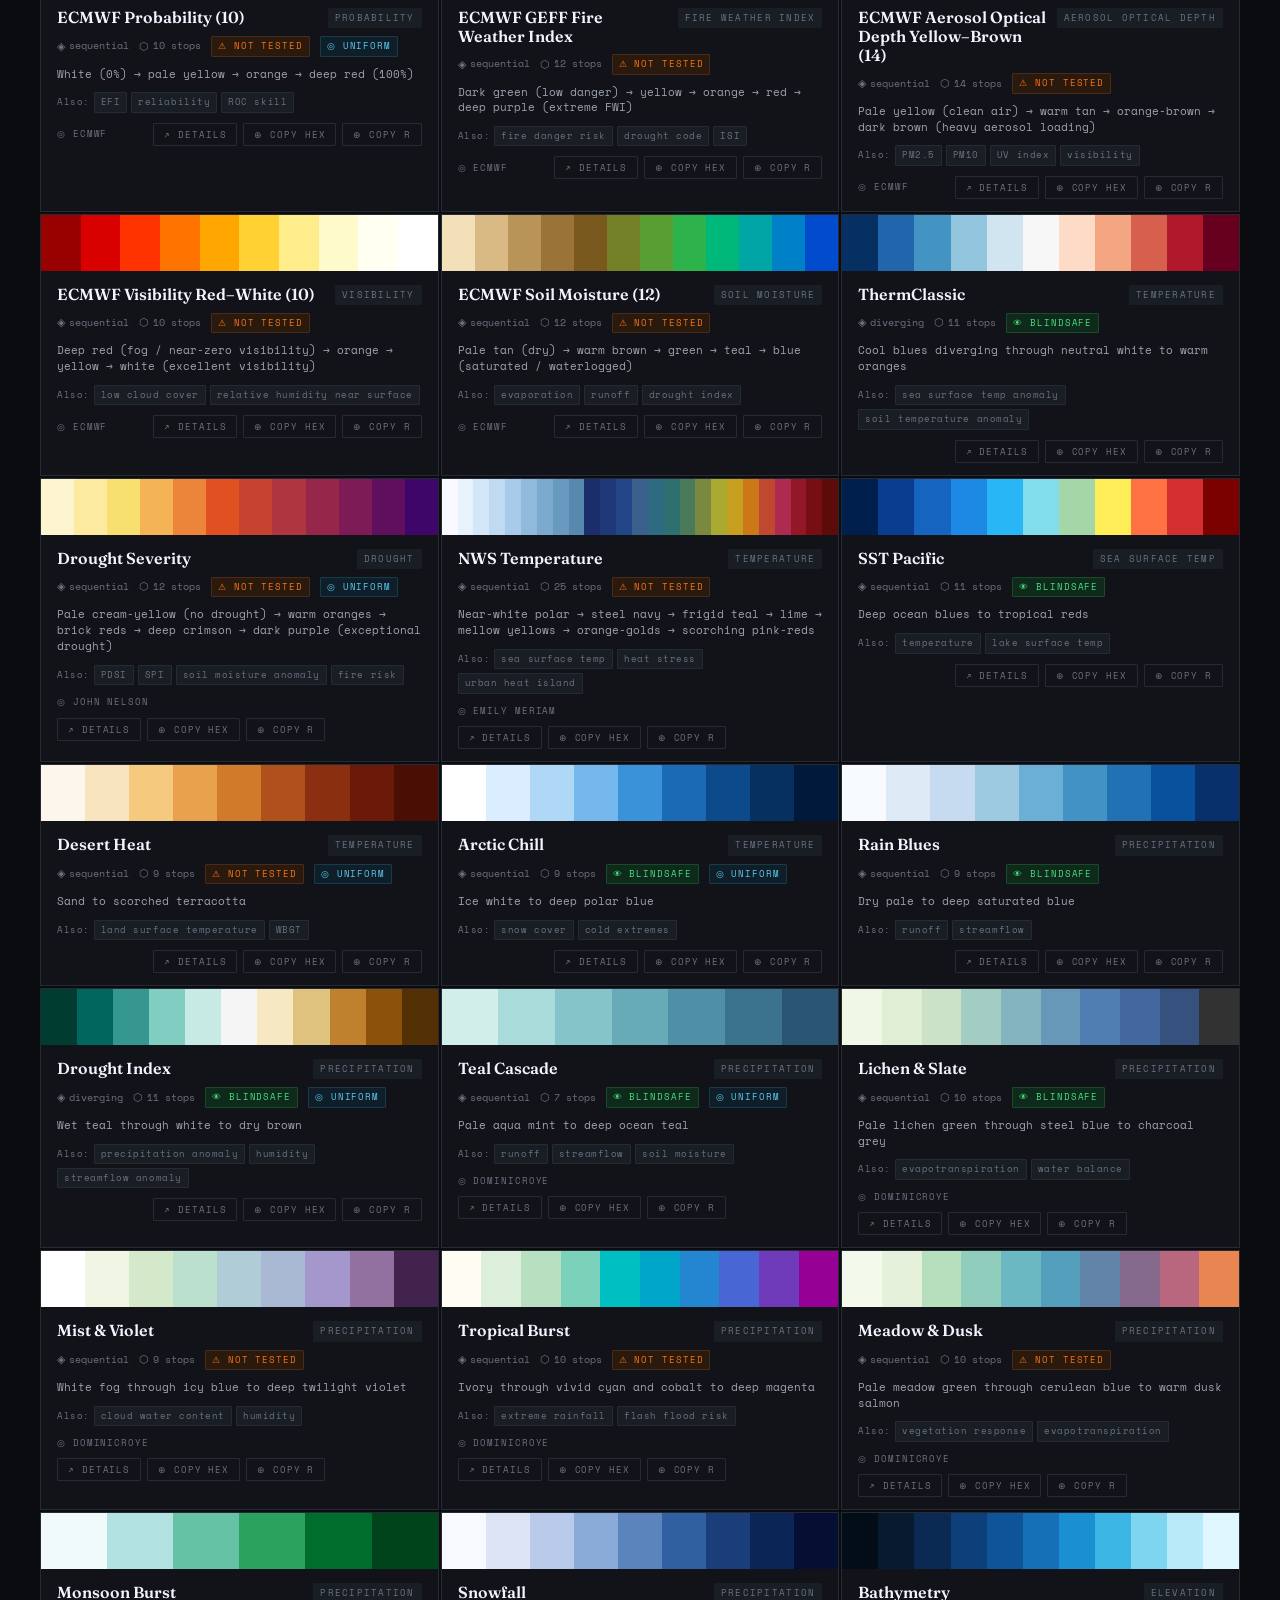
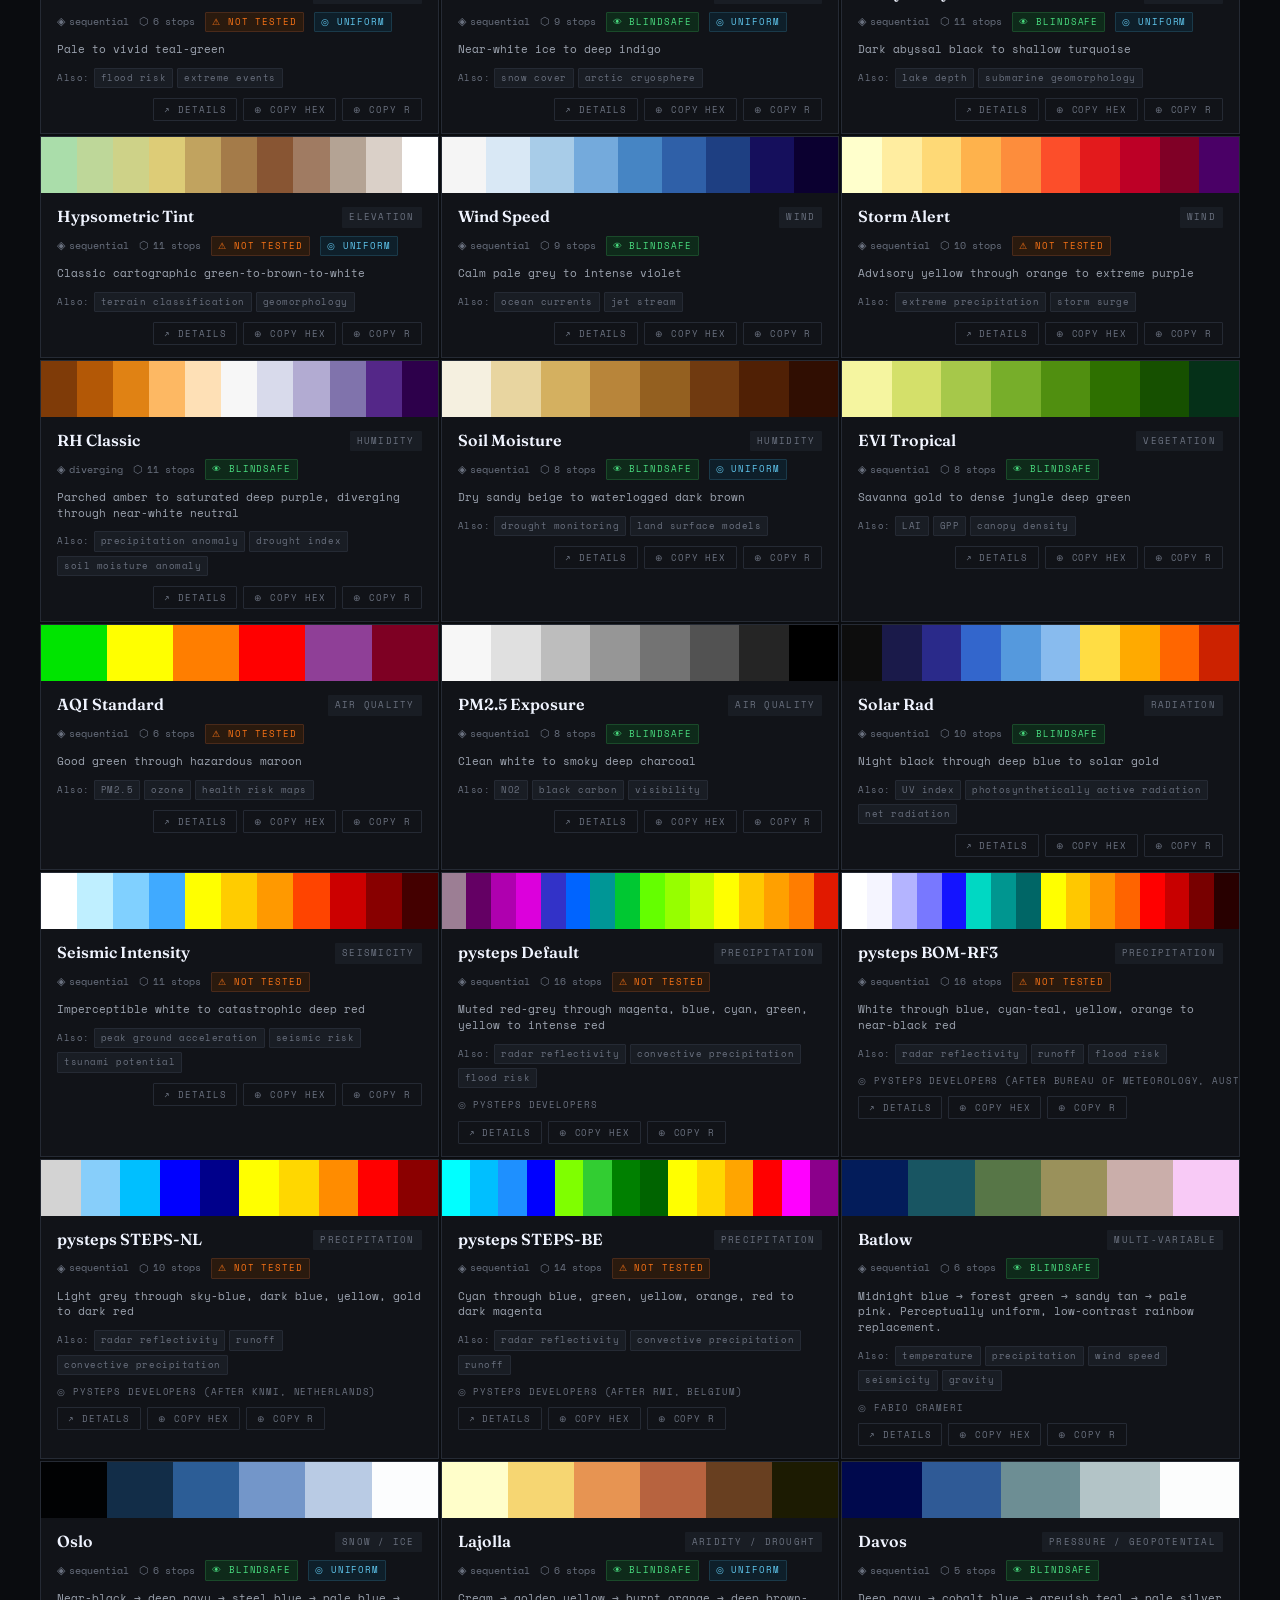
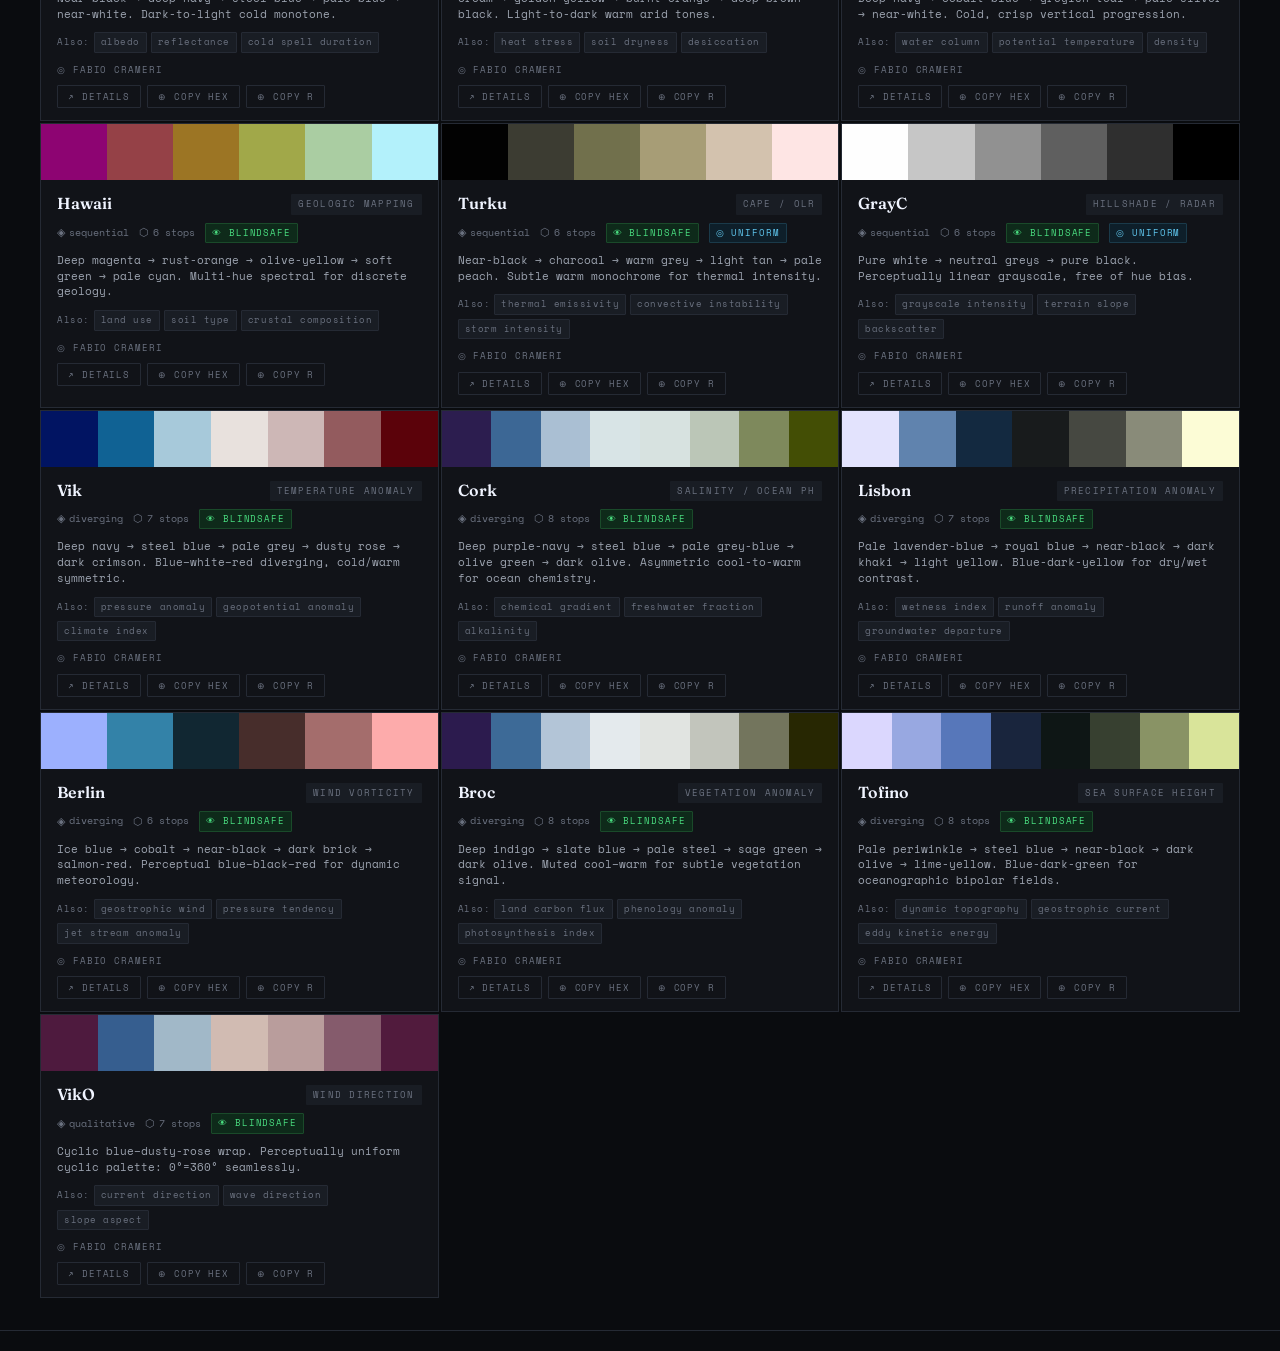
==== commit 8b1421b8: "New version with correction" ====
--- a/app/index.html
+++ b/app/index.html
@@ -13,7 +13,7 @@
   <div class="logo-block">
     <h1>Geo<span>Palettes</span></h1>
     <p>Color palettes for geoscientific visualization</p>
-    <div class="version-badge">v1.2.0</div>
+    <div class="version-badge">v1.3.0</div>
   </div>
   <div class="header-stats">
     <div class="stat">
